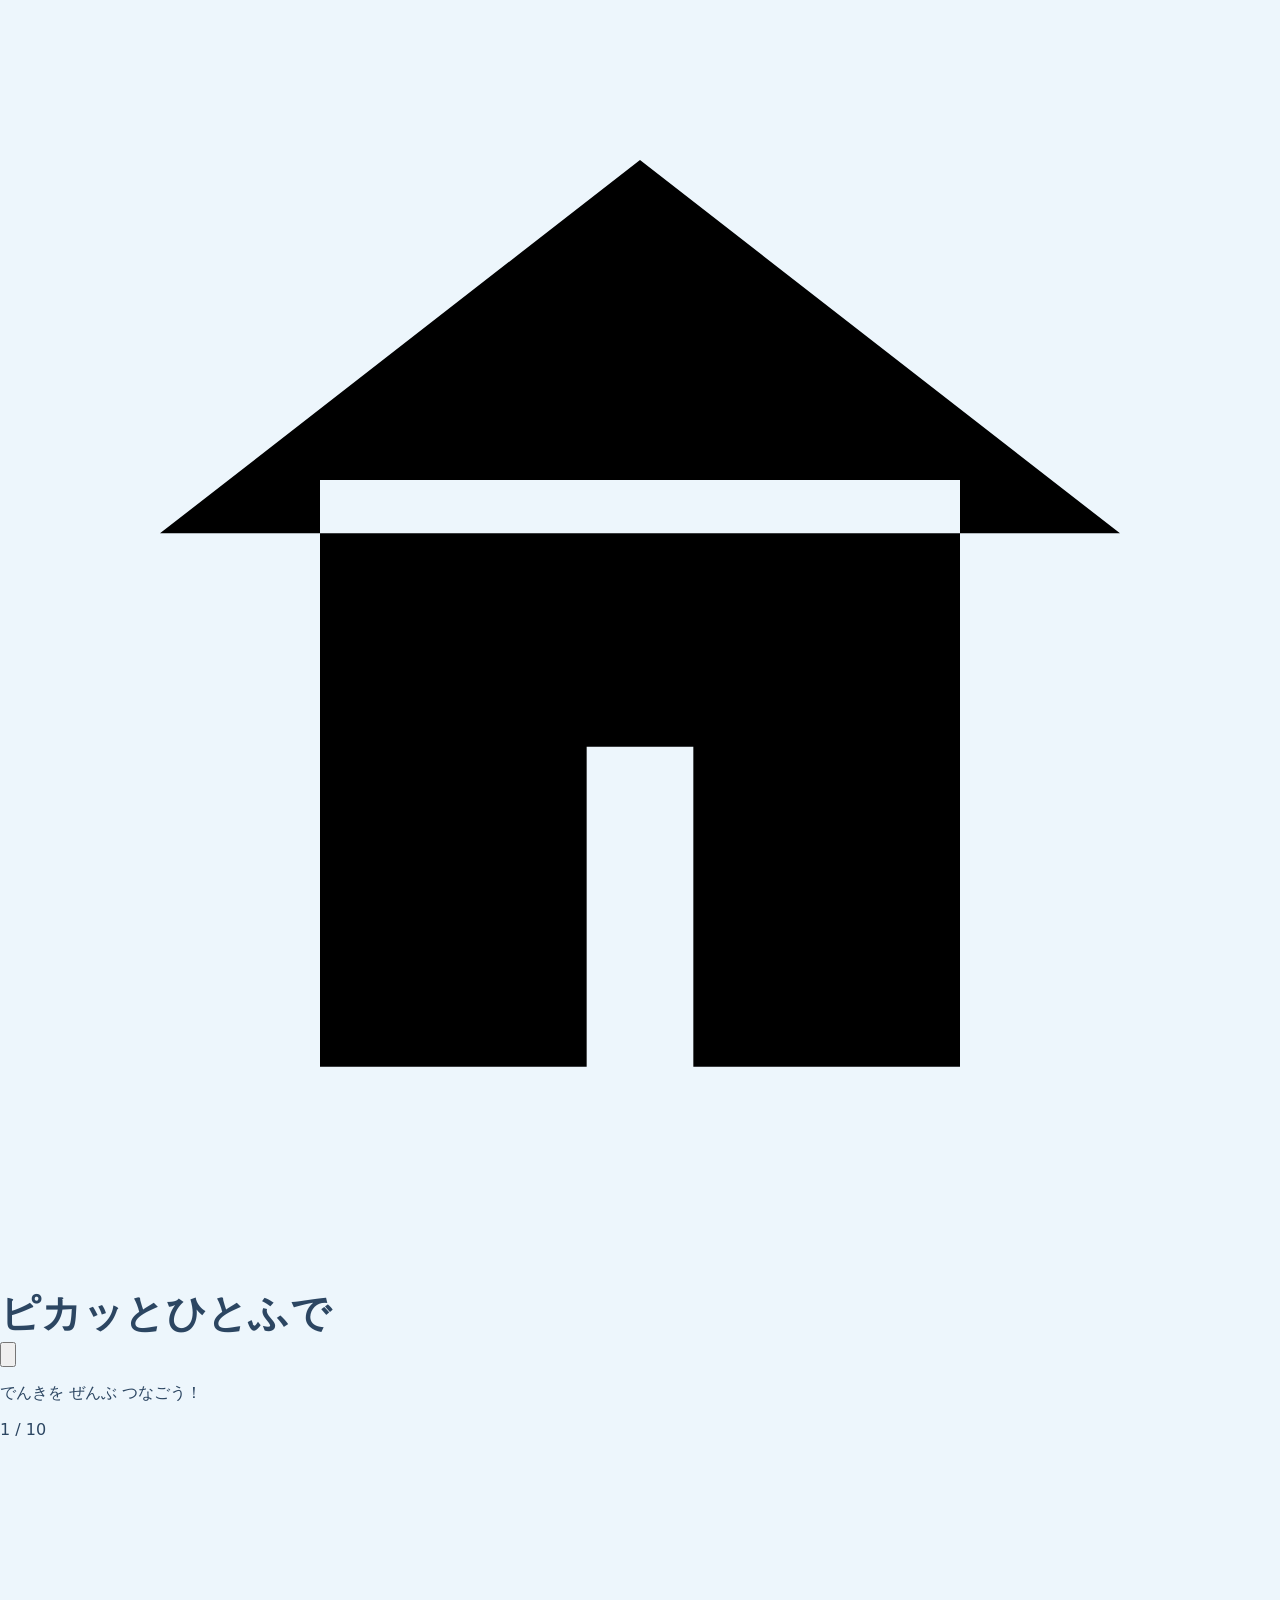
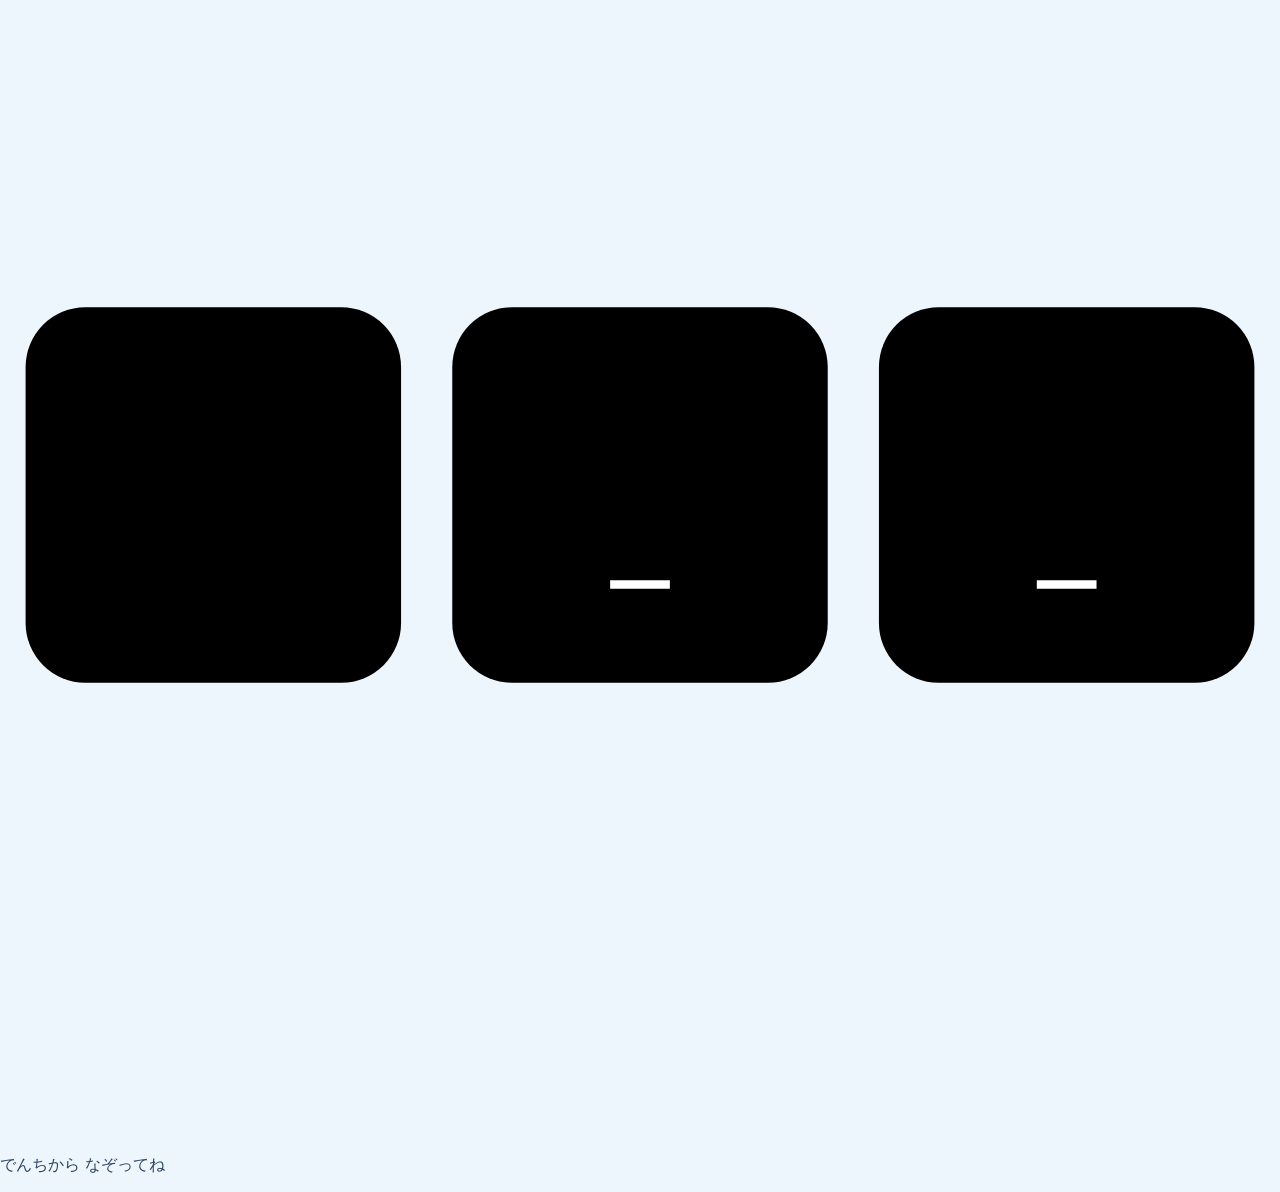
==== index.html @ 0cdffc4a "Add files via upload" ====
<!doctype html>
<html lang="ja">
<head>
  <meta charset="utf-8">
  <meta name="viewport" content="width=device-width, initial-scale=1, viewport-fit=cover">
  <meta name="theme-color" content="#edf6fc">
  <meta name="apple-mobile-web-app-capable" content="yes">
  <title>ピカッとひとふで | わくわくミニゲーム</title>
  <link rel="manifest" href="../../manifest.json">
  <link rel="icon" type="image/png" href="../../icons/icon-192.png">
  <link rel="apple-touch-icon" href="../../icons/icon-192.png">
  <link rel="stylesheet" href="../../style.css">
  <link rel="stylesheet" href="./style.css">
  <script src="../../app.js" defer></script>
  <script src="./stages.js" defer></script>
  <script src="./game.js" defer></script>
</head>
<body>
  <main class="game-screen">
    <header class="game-header">
      <div class="toolbar">
        <a class="icon-button" href="../../index.html" aria-label="ホームへもどる" title="ホームへもどる">
          <svg viewBox="0 0 24 24" aria-hidden="true"><path d="m3 10 9-7 9 7M6 9v11h5v-6h2v6h5V9"/></svg>
        </a>
        <h1>ピカッとひとふで</h1>
        <button class="icon-button" id="reset" type="button" aria-label="リセット" title="リセット">
          <svg viewBox="0 0 24 24" aria-hidden="true"><path d="M20 7a9 9 0 1 0 1 8M20 3v5h-5"/></svg>
        </button>
      </div>
      <p class="subtitle">でんきを ぜんぶ つなごう！</p>
      <p id="stage-number" class="stage-number" aria-label="ステージ">1 / 10</p>
    </header>
    <section class="play-area" aria-label="パズル">
      <div class="board-wrap">
        <svg id="board" viewBox="0 0 300 300" role="img" aria-label="パズル盤面" tabindex="0"></svg>
        <div id="clear-overlay" class="clear-overlay" hidden>
          <div class="clear-card" role="dialog" aria-labelledby="clear-title">
            <div class="clear-spark" aria-hidden="true">✦</div>
            <h2 id="clear-title">できた！</h2>
            <button id="next" class="next-button" type="button">つぎへ</button>
          </div>
        </div>
      </div>
      <p id="hint" class="hint">でんちから なぞってね</p>
    </section>
    <p id="announcement" class="sr-only" role="status" aria-live="polite" aria-atomic="true"></p>
  </main>
  <noscript><p class="noscript">ゲームで遊ぶにはJavaScriptを有効にしてください。</p></noscript>
</body>
</html>
---- style.css ----
:root {
  color-scheme: light;
  --ink: #2c4662;
  --blue: #41679e;
  --background: #edf6fc;
  font-family: system-ui, -apple-system, "Hiragino Sans", "Noto Sans JP", "Yu Gothic", sans-serif;
  color: var(--ink);
  background: var(--background);
  -webkit-tap-highlight-color: transparent;
}
* { box-sizing: border-box; }
body { margin: 0; }
button, a { touch-action: manipulation; }
button { font: inherit; }
a { color: inherit; }
button:focus-visible, a:focus-visible, [tabindex]:focus-visible {
  outline: 3px solid #355ba3;
  outline-offset: 5px;
}
[hidden] { display: none !important; }
.home {
  width: min(100%, 760px);
  margin: 0 auto;
  padding: max(46px, env(safe-area-inset-top)) max(22px, env(safe-area-inset-right)) 48px max(22px, env(safe-area-inset-left));
}
.home-heading { margin-bottom: 36px; text-align: center; }
.small-spark { color: #bc8c28; font-size: 2.5rem; display: block; margin-bottom: 10px; }
h1 { font-size: clamp(1.7rem, 5.7vw, 2.5rem); letter-spacing: .01em; line-height: 1.45; margin: 0; }
.home-heading p { font-size: 1.0625rem; margin: 12px 0 0; }
.games { display: grid; gap: 22px; }
.game-card {
  text-decoration: none;
  display: flex;
  align-items: center;
  gap: 22px;
  padding: 28px 24px;
  border: 2px solid #d5e4f1;
  border-radius: 28px;
  background: #fff;
  box-shadow: 0 8px 0 #dfeaf4;
  transition: transform .15s, box-shadow .15s;
}
.game-card:active { transform: translateY(4px); box-shadow: 0 4px 0 #dfeaf4; }
.game-art { width: clamp(84px, 22vw, 120px); flex-shrink: 0; }
.game-art svg { display: block; width: 100%; height: auto; }
.game-copy { display: flex; flex-direction: column; align-items: flex-start; gap: 10px; min-width: 0; }
.game-title { font-size: clamp(1.25rem, 4.5vw, 1.625rem); font-weight: 800; line-height: 1.5; }
.game-description { font-size: .9375rem; line-height: 1.6; }
.play-label { margin-top: 6px; color: #fff; background: var(--blue); border-radius: 999px; padding: 10px 26px; font-weight: 700; }
.noscript { margin: 24px; text-align: center; }
@media (min-width: 640px) {
  .home { padding-top: 72px; }
  .game-card { padding: 36px; }
}
@media (prefers-reduced-motion: reduce) {
  *, *::before, *::after { animation: none !important; transition: none !important; }
}
---- style.css ----
:root {
  color-scheme: light;
  --ink: #2c4662;
  --blue: #41679e;
  --background: #edf6fc;
  font-family: system-ui, -apple-system, "Hiragino Sans", "Noto Sans JP", "Yu Gothic", sans-serif;
  color: var(--ink);
  background: var(--background);
  -webkit-tap-highlight-color: transparent;
}
* { box-sizing: border-box; }
body { margin: 0; }
button, a { touch-action: manipulation; }
button { font: inherit; }
a { color: inherit; }
button:focus-visible, a:focus-visible, [tabindex]:focus-visible {
  outline: 3px solid #355ba3;
  outline-offset: 5px;
}
[hidden] { display: none !important; }
.home {
  width: min(100%, 760px);
  margin: 0 auto;
  padding: max(46px, env(safe-area-inset-top)) max(22px, env(safe-area-inset-right)) 48px max(22px, env(safe-area-inset-left));
}
.home-heading { margin-bottom: 36px; text-align: center; }
.small-spark { color: #bc8c28; font-size: 2.5rem; display: block; margin-bottom: 10px; }
h1 { font-size: clamp(1.7rem, 5.7vw, 2.5rem); letter-spacing: .01em; line-height: 1.45; margin: 0; }
.home-heading p { font-size: 1.0625rem; margin: 12px 0 0; }
.games { display: grid; gap: 22px; }
.game-card {
  text-decoration: none;
  display: flex;
  align-items: center;
  gap: 22px;
  padding: 28px 24px;
  border: 2px solid #d5e4f1;
  border-radius: 28px;
  background: #fff;
  box-shadow: 0 8px 0 #dfeaf4;
  transition: transform .15s, box-shadow .15s;
}
.game-card:active { transform: translateY(4px); box-shadow: 0 4px 0 #dfeaf4; }
.game-art { width: clamp(84px, 22vw, 120px); flex-shrink: 0; }
.game-art svg { display: block; width: 100%; height: auto; }
.game-copy { display: flex; flex-direction: column; align-items: flex-start; gap: 10px; min-width: 0; }
.game-title { font-size: clamp(1.25rem, 4.5vw, 1.625rem); font-weight: 800; line-height: 1.5; }
.game-description { font-size: .9375rem; line-height: 1.6; }
.play-label { margin-top: 6px; color: #fff; background: var(--blue); border-radius: 999px; padding: 10px 26px; font-weight: 700; }
.noscript { margin: 24px; text-align: center; }
@media (min-width: 640px) {
  .home { padding-top: 72px; }
  .game-card { padding: 36px; }
}
@media (prefers-reduced-motion: reduce) {
  *, *::before, *::after { animation: none !important; transition: none !important; }
}
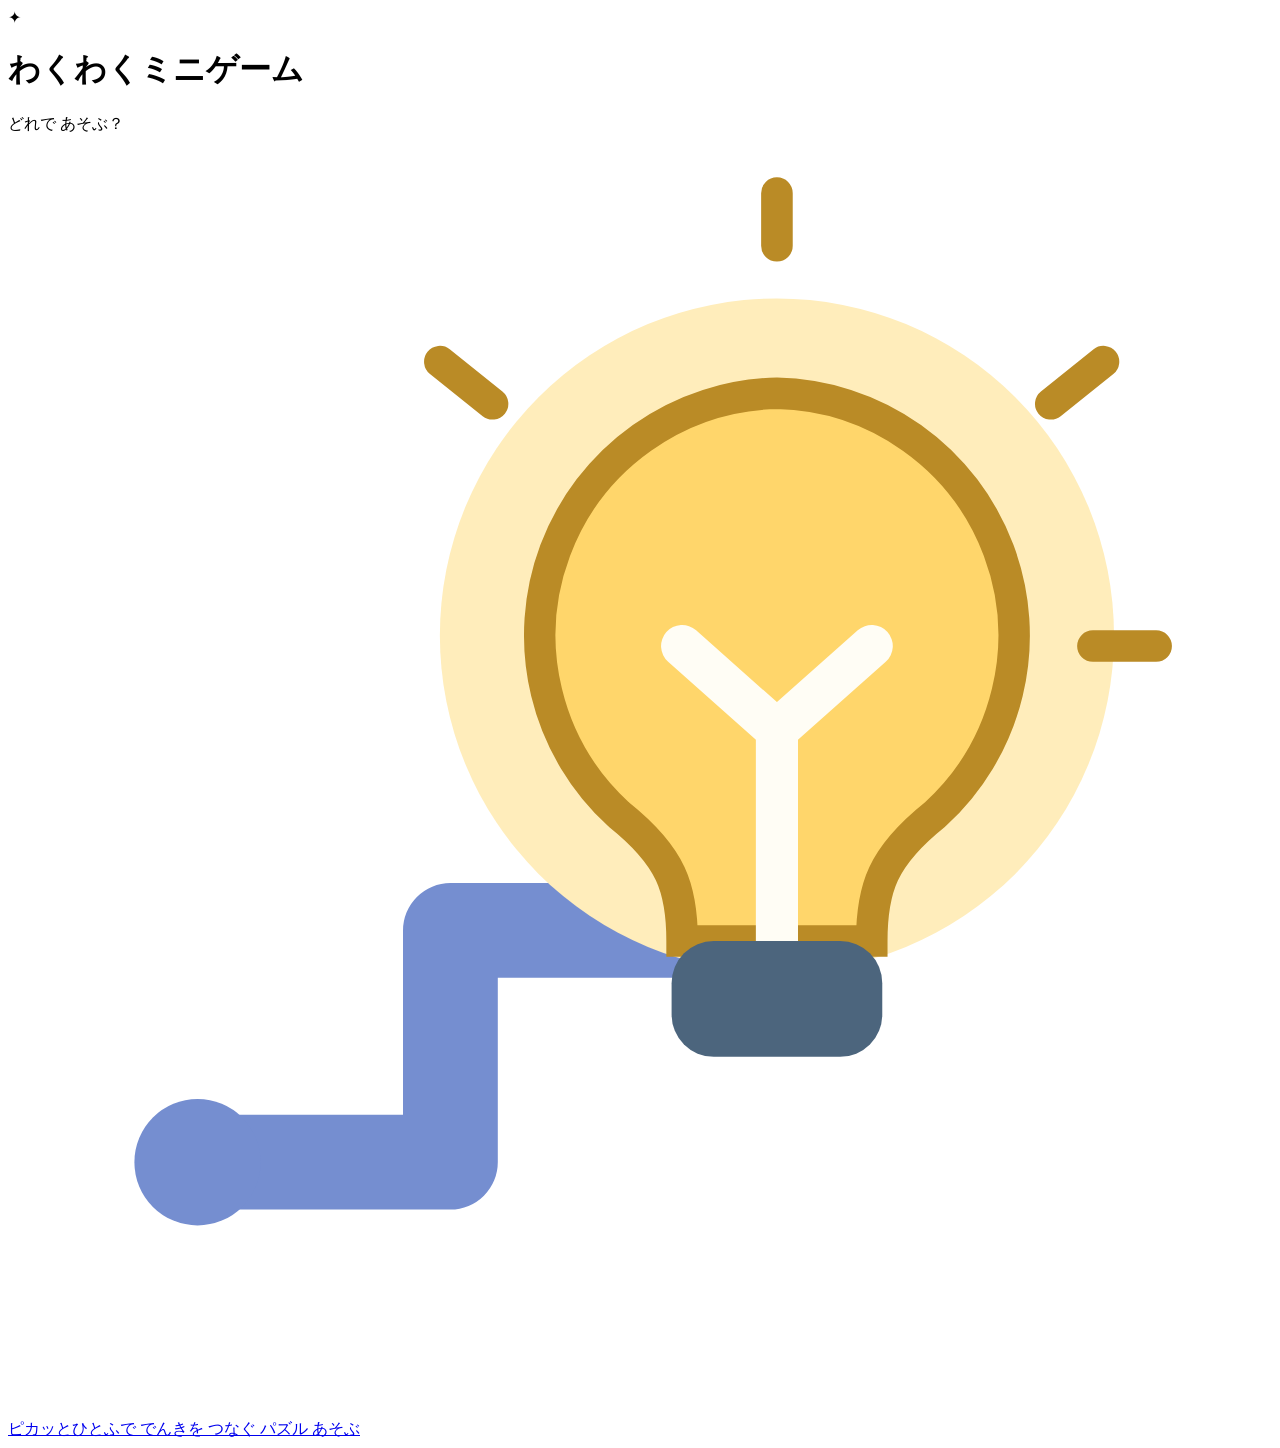
==== commit 3db21ed5: "Fix game folder structure" ====
--- a/index.html
+++ b/index.html
@@ -4,46 +4,43 @@
   <meta charset="utf-8">
   <meta name="viewport" content="width=device-width, initial-scale=1, viewport-fit=cover">
   <meta name="theme-color" content="#edf6fc">
+  <meta name="description" content="子どもと遊べる、シンプルなミニゲーム。電池から電球をつなぐ一筆書きパズル。">
   <meta name="apple-mobile-web-app-capable" content="yes">
-  <title>ピカッとひとふで | わくわくミニゲーム</title>
-  <link rel="manifest" href="../../manifest.json">
-  <link rel="icon" type="image/png" href="../../icons/icon-192.png">
-  <link rel="apple-touch-icon" href="../../icons/icon-192.png">
-  <link rel="stylesheet" href="../../style.css">
+  <meta name="apple-mobile-web-app-title" content="わくわく">
+  <title>わくわくミニゲーム</title>
+  <link rel="manifest" href="./manifest.json">
+  <link rel="icon" type="image/png" href="./icons/icon-192.png">
+  <link rel="apple-touch-icon" href="./icons/icon-192.png">
   <link rel="stylesheet" href="./style.css">
-  <script src="../../app.js" defer></script>
-  <script src="./stages.js" defer></script>
-  <script src="./game.js" defer></script>
+  <script src="./app.js" defer></script>
 </head>
 <body>
-  <main class="game-screen">
-    <header class="game-header">
-      <div class="toolbar">
-        <a class="icon-button" href="../../index.html" aria-label="ホームへもどる" title="ホームへもどる">
-          <svg viewBox="0 0 24 24" aria-hidden="true"><path d="m3 10 9-7 9 7M6 9v11h5v-6h2v6h5V9"/></svg>
-        </a>
-        <h1>ピカッとひとふで</h1>
-        <button class="icon-button" id="reset" type="button" aria-label="リセット" title="リセット">
-          <svg viewBox="0 0 24 24" aria-hidden="true"><path d="M20 7a9 9 0 1 0 1 8M20 3v5h-5"/></svg>
-        </button>
-      </div>
-      <p class="subtitle">でんきを ぜんぶ つなごう！</p>
-      <p id="stage-number" class="stage-number" aria-label="ステージ">1 / 10</p>
+  <main class="home">
+    <header class="home-heading">
+      <span class="small-spark" aria-hidden="true">✦</span>
+      <h1>わくわくミニゲーム</h1>
+      <p>どれで あそぶ？</p>
     </header>
-    <section class="play-area" aria-label="パズル">
-      <div class="board-wrap">
-        <svg id="board" viewBox="0 0 300 300" role="img" aria-label="パズル盤面" tabindex="0"></svg>
-        <div id="clear-overlay" class="clear-overlay" hidden>
-          <div class="clear-card" role="dialog" aria-labelledby="clear-title">
-            <div class="clear-spark" aria-hidden="true">✦</div>
-            <h2 id="clear-title">できた！</h2>
-            <button id="next" class="next-button" type="button">つぎへ</button>
-          </div>
-        </div>
-      </div>
-      <p id="hint" class="hint">でんちから なぞってね</p>
-    </section>
-    <p id="announcement" class="sr-only" role="status" aria-live="polite" aria-atomic="true"></p>
+    <div class="games" aria-label="ゲームをえらぶ">
+      <a class="game-card" href="./games/hitofude/index.html">
+        <span class="game-art" aria-hidden="true">
+          <svg viewBox="0 0 120 120" fill="none">
+            <path d="M18 96H42V74H65" stroke="#758ed0" stroke-width="9" stroke-linecap="round" stroke-linejoin="round"/>
+            <circle cx="18" cy="96" r="6" fill="#758ed0"/>
+            <circle cx="73" cy="46" r="32" fill="#ffedbb"/>
+            <path d="M73 23a23 23 0 0 0-15 40c5 4 6 7 6 12h18c0-5 1-8 6-12a23 23 0 0 0-15-40Z" fill="#ffd66b" stroke="#ba8b26" stroke-width="3"/>
+            <path d="m64 47 9 8 9-8M73 55v20" stroke="#fffdf5" stroke-width="4" stroke-linecap="round" stroke-linejoin="round"/>
+            <rect x="63" y="75" width="20" height="11" rx="4" fill="#4c657d"/>
+            <path d="M73 9V4M99 24l5-4M103 47h6M46 24l-5-4" stroke="#ba8b26" stroke-width="3" stroke-linecap="round"/>
+          </svg>
+        </span>
+        <span class="game-copy">
+          <span class="game-title">ピカッとひとふで</span>
+          <span class="game-description">でんきを つなぐ パズル</span>
+          <span class="play-label">あそぶ</span>
+        </span>
+      </a>
+    </div>
   </main>
   <noscript><p class="noscript">ゲームで遊ぶにはJavaScriptを有効にしてください。</p></noscript>
 </body>
--- a/style.css
+++ b/style.css
@@ -1,57 +1,61 @@
-:root {
-  color-scheme: light;
-  --ink: #2c4662;
-  --blue: #41679e;
-  --background: #edf6fc;
-  font-family: system-ui, -apple-system, "Hiragino Sans", "Noto Sans JP", "Yu Gothic", sans-serif;
-  color: var(--ink);
-  background: var(--background);
-  -webkit-tap-highlight-color: transparent;
+.game-screen {
+  min-height: 100vh;
+  min-height: 100svh;
+  display: flex;
+  flex-direction: column;
+  max-width: 820px;
+  margin: 0 auto;
+  padding: max(12px, env(safe-area-inset-top)) max(12px, env(safe-area-inset-right)) max(16px, env(safe-area-inset-bottom)) max(12px, env(safe-area-inset-left));
 }
-* { box-sizing: border-box; }
-body { margin: 0; }
-button, a { touch-action: manipulation; }
-button { font: inherit; }
-a { color: inherit; }
-button:focus-visible, a:focus-visible, [tabindex]:focus-visible {
-  outline: 3px solid #355ba3;
-  outline-offset: 5px;
+.game-header { flex: none; }
+.toolbar { display: flex; align-items: center; justify-content: space-between; gap: 8px; }
+.toolbar h1 { font-size: clamp(1.0625rem, 4.6vw, 1.5rem); text-align: center; line-height: 1.5; }
+.icon-button {
+  display: grid; place-items: center;
+  flex: 0 0 52px; width: 52px; height: 52px;
+  border: 0; border-radius: 18px; background: #fff; color: var(--blue);
+  text-decoration: none; cursor: pointer;
 }
-[hidden] { display: none !important; }
-.home {
-  width: min(100%, 760px);
-  margin: 0 auto;
-  padding: max(46px, env(safe-area-inset-top)) max(22px, env(safe-area-inset-right)) 48px max(22px, env(safe-area-inset-left));
-}
-.home-heading { margin-bottom: 36px; text-align: center; }
-.small-spark { color: #bc8c28; font-size: 2.5rem; display: block; margin-bottom: 10px; }
-h1 { font-size: clamp(1.7rem, 5.7vw, 2.5rem); letter-spacing: .01em; line-height: 1.45; margin: 0; }
-.home-heading p { font-size: 1.0625rem; margin: 12px 0 0; }
-.games { display: grid; gap: 22px; }
-.game-card {
-  text-decoration: none;
-  display: flex;
-  align-items: center;
-  gap: 22px;
-  padding: 28px 24px;
-  border: 2px solid #d5e4f1;
+.icon-button:active { background: #dbe8f6; }
+.icon-button svg { width: 26px; height: 26px; fill: none; stroke: currentColor; stroke-width: 2.3; stroke-linecap: round; stroke-linejoin: round; }
+.subtitle { text-align: center; font-size: 1rem; line-height: 1.6; margin: 12px 0 8px; }
+.stage-number { margin: 0; text-align: center; font-size: .875rem; font-variant-numeric: tabular-nums; color: #58708b; }
+.play-area { flex: 1; display: flex; flex-direction: column; align-items: center; justify-content: center; gap: 20px; padding: 20px 0 6px; }
+.board-wrap {
+  width: min(100%, 520px, max(200px, calc(100svh - 232px)));
+  aspect-ratio: 1;
+  position: relative;
   border-radius: 28px;
   background: #fff;
-  box-shadow: 0 8px 0 #dfeaf4;
-  transition: transform .15s, box-shadow .15s;
+  box-shadow: 0 5px 0 #dfeaf4;
 }
-.game-card:active { transform: translateY(4px); box-shadow: 0 4px 0 #dfeaf4; }
-.game-art { width: clamp(84px, 22vw, 120px); flex-shrink: 0; }
-.game-art svg { display: block; width: 100%; height: auto; }
-.game-copy { display: flex; flex-direction: column; align-items: flex-start; gap: 10px; min-width: 0; }
-.game-title { font-size: clamp(1.25rem, 4.5vw, 1.625rem); font-weight: 800; line-height: 1.5; }
-.game-description { font-size: .9375rem; line-height: 1.6; }
-.play-label { margin-top: 6px; color: #fff; background: var(--blue); border-radius: 999px; padding: 10px 26px; font-weight: 700; }
-.noscript { margin: 24px; text-align: center; }
-@media (min-width: 640px) {
-  .home { padding-top: 72px; }
-  .game-card { padding: 36px; }
+#board { display: block; width: 100%; height: 100%; border-radius: inherit; touch-action: none; user-select: none; -webkit-user-select: none; cursor: crosshair; }
+.hint { margin: 0; text-align: center; font-size: .875rem; line-height: 1.65; min-height: 1.65em; }
+.cell { fill: #eef2f7; }
+.wire { fill: none; stroke: #758ed0; stroke-width: 13; stroke-linecap: round; stroke-linejoin: round; }
+.tip { fill: #758ed0; }
+.battery-body { fill: #609da3; }
+.battery-terminal, .bulb-base { fill: #4c657d; }
+.bolt { fill: #fff6cd; }
+.bulb-head { fill: #c9d3df; stroke: #7b8fa5; stroke-width: 2.5; }
+.bulb-filament { fill: none; stroke: #6c829a; stroke-width: 3; stroke-linecap: round; stroke-linejoin: round; }
+.bulb-halo { fill: #ffe7a2; opacity: 0; }
+.bulb-rays { fill: none; stroke: #bd8b25; stroke-width: 3; stroke-linecap: round; opacity: 0; }
+.bulb.lit .bulb-head { fill: #ffd66b; stroke: #bd8b25; }
+.bulb.lit .bulb-filament { stroke: #fffefa; }
+.bulb.lit .bulb-halo { opacity: .65; }
+.bulb.lit .bulb-rays { opacity: 1; }
+.clear-overlay { position: absolute; inset: 0; display: flex; align-items: center; justify-content: center; background: rgb(237 246 252 / .4); border-radius: inherit; padding: 16px; }
+.clear-card { background: #fffae9; border: 2px solid #f4e3b8; border-radius: 26px; padding: 18px 24px 24px; width: min(100%, 330px); text-align: center; box-shadow: 0 12px 28px rgb(44 70 98 / .13); animation: arrive .18s ease-out; }
+.clear-spark { font-size: 2.25rem; line-height: 1.2; color: #bc8c28; }
+.clear-card h2 { font-size: clamp(1.625rem, 6.4vw, 2rem); line-height: 1.5; margin: 10px 0 20px; }
+.next-button { min-height: 56px; width: 100%; padding: 12px 22px; border: 0; border-radius: 18px; font-size: 1.25rem; font-weight: 700; color: #fff; background: var(--blue); cursor: pointer; }
+.next-button:active { background: #31537f; }
+.sr-only { position: absolute; width: 1px; height: 1px; padding: 0; margin: -1px; overflow: hidden; clip-path: inset(50%); white-space: nowrap; border: 0; }
+@keyframes arrive { from { opacity: 0; transform: scale(.94); } to { opacity: 1; transform: scale(1); } }
+@media (orientation: landscape) and (max-height: 520px) {
+  .game-screen { padding-top: 8px; }
+  .toolbar h1 { font-size: 1.125rem; }
+  .subtitle { margin-top: 6px; }
+  .play-area { padding-top: 10px; gap: 10px; }
 }
-@media (prefers-reduced-motion: reduce) {
-  *, *::before, *::after { animation: none !important; transition: none !important; }
-}
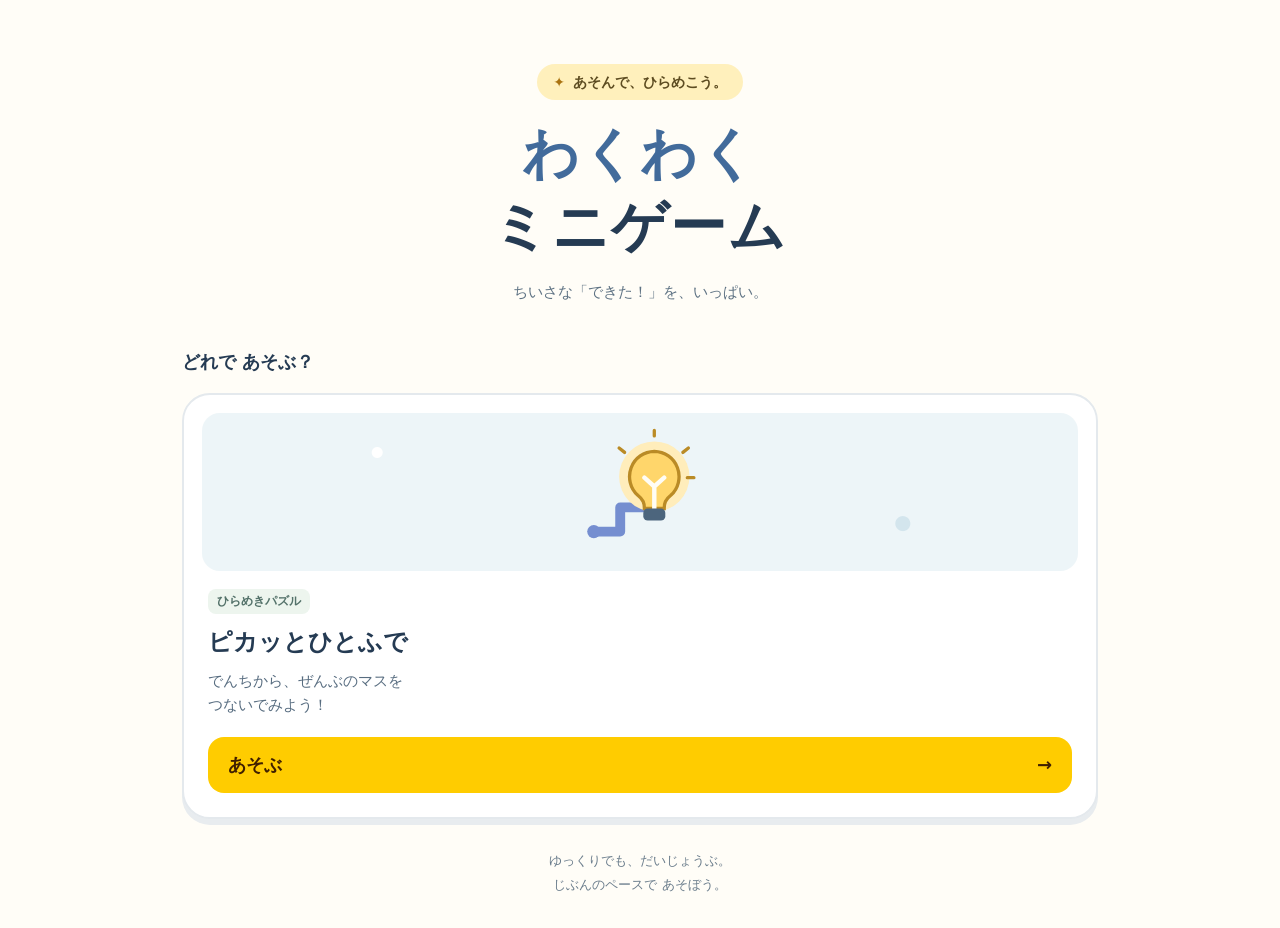
==== commit 62107e4b: "Add difficulty selection and generated hitofude puzzles" ====
--- a/index.html
+++ b/index.html
@@ -17,12 +17,13 @@
 <body>
   <main class="home">
     <header class="home-heading">
-      <span class="small-spark" aria-hidden="true">✦</span>
-      <h1>わくわくミニゲーム</h1>
-      <p>どれで あそぶ？</p>
+      <p class="eyebrow"><span aria-hidden="true">✦</span> あそんで、ひらめこう。</p>
+      <h1><span>わくわく</span>ミニゲーム</h1>
+      <p>ちいさな「できた！」を、いっぱい。</p>
     </header>
+    <h2 class="section-title">どれで あそぶ？</h2>
     <div class="games" aria-label="ゲームをえらぶ">
-      <a class="game-card" href="./games/hitofude/index.html">
+      <a class="game-card" href="./games/hitofude/difficulty.html">
         <span class="game-art" aria-hidden="true">
           <svg viewBox="0 0 120 120" fill="none">
             <path d="M18 96H42V74H65" stroke="#758ed0" stroke-width="9" stroke-linecap="round" stroke-linejoin="round"/>
@@ -35,12 +36,14 @@
           </svg>
         </span>
         <span class="game-copy">
+          <span class="game-tag">ひらめきパズル</span>
           <span class="game-title">ピカッとひとふで</span>
-          <span class="game-description">でんきを つなぐ パズル</span>
-          <span class="play-label">あそぶ</span>
+          <span class="game-description">でんちから、ぜんぶのマスを<br>つないでみよう！</span>
+          <span class="play-label">あそぶ <span aria-hidden="true">→</span></span>
         </span>
       </a>
     </div>
+    <p class="home-note">ゆっくりでも、だいじょうぶ。<br>じぶんのペースで あそぼう。</p>
   </main>
   <noscript><p class="noscript">ゲームで遊ぶにはJavaScriptを有効にしてください。</p></noscript>
 </body>
--- a/style.css
+++ b/style.css
@@ -1,61 +1,56 @@
-.game-screen {
-  min-height: 100vh;
-  min-height: 100svh;
-  display: flex;
-  flex-direction: column;
-  max-width: 820px;
-  margin: 0 auto;
-  padding: max(12px, env(safe-area-inset-top)) max(12px, env(safe-area-inset-right)) max(16px, env(safe-area-inset-bottom)) max(12px, env(safe-area-inset-left));
+:root {
+  color-scheme: light;
+  --ink: #253b53;
+  --blue: #426b9b;
+  --yellow: #ffcc00;
+  --paper: #fffdf7;
+  font-family: "Hiragino Maru Gothic ProN", "Yu Gothic", system-ui, sans-serif;
+  color: var(--ink);
+  background: var(--paper);
+  line-height: 1.6;
+  -webkit-tap-highlight-color: transparent;
 }
-.game-header { flex: none; }
-.toolbar { display: flex; align-items: center; justify-content: space-between; gap: 8px; }
-.toolbar h1 { font-size: clamp(1.0625rem, 4.6vw, 1.5rem); text-align: center; line-height: 1.5; }
-.icon-button {
-  display: grid; place-items: center;
-  flex: 0 0 52px; width: 52px; height: 52px;
-  border: 0; border-radius: 18px; background: #fff; color: var(--blue);
-  text-decoration: none; cursor: pointer;
-}
-.icon-button:active { background: #dbe8f6; }
-.icon-button svg { width: 26px; height: 26px; fill: none; stroke: currentColor; stroke-width: 2.3; stroke-linecap: round; stroke-linejoin: round; }
-.subtitle { text-align: center; font-size: 1rem; line-height: 1.6; margin: 12px 0 8px; }
-.stage-number { margin: 0; text-align: center; font-size: .875rem; font-variant-numeric: tabular-nums; color: #58708b; }
-.play-area { flex: 1; display: flex; flex-direction: column; align-items: center; justify-content: center; gap: 20px; padding: 20px 0 6px; }
-.board-wrap {
-  width: min(100%, 520px, max(200px, calc(100svh - 232px)));
-  aspect-ratio: 1;
-  position: relative;
-  border-radius: 28px;
-  background: #fff;
-  box-shadow: 0 5px 0 #dfeaf4;
-}
-#board { display: block; width: 100%; height: 100%; border-radius: inherit; touch-action: none; user-select: none; -webkit-user-select: none; cursor: crosshair; }
-.hint { margin: 0; text-align: center; font-size: .875rem; line-height: 1.65; min-height: 1.65em; }
-.cell { fill: #eef2f7; }
-.wire { fill: none; stroke: #758ed0; stroke-width: 13; stroke-linecap: round; stroke-linejoin: round; }
-.tip { fill: #758ed0; }
-.battery-body { fill: #609da3; }
-.battery-terminal, .bulb-base { fill: #4c657d; }
-.bolt { fill: #fff6cd; }
-.bulb-head { fill: #c9d3df; stroke: #7b8fa5; stroke-width: 2.5; }
-.bulb-filament { fill: none; stroke: #6c829a; stroke-width: 3; stroke-linecap: round; stroke-linejoin: round; }
-.bulb-halo { fill: #ffe7a2; opacity: 0; }
-.bulb-rays { fill: none; stroke: #bd8b25; stroke-width: 3; stroke-linecap: round; opacity: 0; }
-.bulb.lit .bulb-head { fill: #ffd66b; stroke: #bd8b25; }
-.bulb.lit .bulb-filament { stroke: #fffefa; }
-.bulb.lit .bulb-halo { opacity: .65; }
-.bulb.lit .bulb-rays { opacity: 1; }
-.clear-overlay { position: absolute; inset: 0; display: flex; align-items: center; justify-content: center; background: rgb(237 246 252 / .4); border-radius: inherit; padding: 16px; }
-.clear-card { background: #fffae9; border: 2px solid #f4e3b8; border-radius: 26px; padding: 18px 24px 24px; width: min(100%, 330px); text-align: center; box-shadow: 0 12px 28px rgb(44 70 98 / .13); animation: arrive .18s ease-out; }
-.clear-spark { font-size: 2.25rem; line-height: 1.2; color: #bc8c28; }
-.clear-card h2 { font-size: clamp(1.625rem, 6.4vw, 2rem); line-height: 1.5; margin: 10px 0 20px; }
-.next-button { min-height: 56px; width: 100%; padding: 12px 22px; border: 0; border-radius: 18px; font-size: 1.25rem; font-weight: 700; color: #fff; background: var(--blue); cursor: pointer; }
-.next-button:active { background: #31537f; }
-.sr-only { position: absolute; width: 1px; height: 1px; padding: 0; margin: -1px; overflow: hidden; clip-path: inset(50%); white-space: nowrap; border: 0; }
-@keyframes arrive { from { opacity: 0; transform: scale(.94); } to { opacity: 1; transform: scale(1); } }
-@media (orientation: landscape) and (max-height: 520px) {
-  .game-screen { padding-top: 8px; }
-  .toolbar h1 { font-size: 1.125rem; }
-  .subtitle { margin-top: 6px; }
-  .play-area { padding-top: 10px; gap: 10px; }
-}
+* { box-sizing: border-box; }
+body { margin: 0; }
+h1, h2, p { margin-top: 0; }
+button, a { touch-action: manipulation; }
+button { font: inherit; }
+a { color: inherit; }
+a:focus-visible, button:focus-visible { outline: 3px solid var(--blue); outline-offset: 5px; }
+.home, .difficulty-screen { max-width: 960px; margin: 0 auto; padding: 36px 22px max(32px, env(safe-area-inset-bottom)); }
+.home-heading { text-align: center; padding: 16px 0 32px; }
+.eyebrow { display: inline-flex; align-items: center; gap: 8px; padding: 7px 16px; margin-bottom: 18px; border-radius: 100px; color: #5d4c21; background: #fff0bc; font-size: .875rem; font-weight: 700; }
+.eyebrow span { color: #aa7310; }
+.home-heading h1 { font-size: clamp(2.25rem, 9vw, 3.5rem); line-height: 1.3; letter-spacing: .04em; margin-bottom: 16px; }
+.home-heading h1 span { display: block; color: #426b9b; }
+.home-heading > p:last-child { font-size: .9375rem; color: #5e7283; margin-bottom: 0; }
+.section-title { font-size: 1.125rem; margin-bottom: 16px; }
+.games { display: grid; grid-template-columns: repeat(auto-fit, minmax(min(100%, 340px), 1fr)); gap: 22px; }
+.game-card { display: flex; flex-direction: column; text-decoration: none; background: #fff; border: 2px solid #e4e9ed; border-radius: 28px; padding: 18px; box-shadow: 0 6px 0 #e8ecef; transition: transform .15s ease, box-shadow .15s ease; }
+.game-card:active { transform: translateY(3px); box-shadow: 0 3px 0 #e8ecef; }
+.game-art { display: grid; place-items: center; min-height: 158px; border-radius: 18px; background: #edf5f8; background-image: radial-gradient(circle at 20% 25%, #fff 0 5px, transparent 6px), radial-gradient(circle at 80% 70%, #d3e5ed 0 7px, transparent 8px); }
+.game-art svg { width: 132px; height: 132px; }
+.game-copy { display: flex; flex-direction: column; align-items: flex-start; padding: 18px 6px 6px; }
+.game-tag { color: #54726a; background: #edf5ee; border-radius: 8px; padding: 3px 9px; font-size: .75rem; font-weight: 700; margin-bottom: 9px; }
+.game-title { font-size: clamp(1.25rem, 5vw, 1.5rem); font-weight: 800; }
+.game-description { color: #586d80; font-size: .9375rem; margin: 8px 0 20px; }
+.play-label { display: flex; justify-content: space-between; align-items: center; width: 100%; min-height: 56px; padding: 10px 20px; border-radius: 16px; color: #402000; background: var(--yellow); font-size: 1.125rem; font-weight: 800; }
+.home-note { color: #6b7d8c; text-align: center; margin: 30px 0 0; font-size: .8125rem; line-height: 1.8; }
+.difficulty-screen { max-width: 650px; }
+.back-link { display: inline-flex; align-items: center; gap: 8px; min-height: 48px; font-size: .9375rem; font-weight: 700; text-decoration: none; }
+.difficulty-heading { text-align: center; margin: 24px 0 30px; }
+.difficulty-heading .eyebrow { margin-bottom: 14px; }
+.difficulty-heading h1 { font-size: clamp(1.5rem, 6.5vw, 2rem); line-height: 1.5; margin-bottom: 10px; }
+.difficulty-heading > p:last-child { color: #5e7283; margin-bottom: 0; }
+.difficulty-options { display: grid; gap: 20px; }
+.difficulty-card { display: flex; align-items: center; gap: 18px; padding: 24px 20px; min-height: 136px; border: 2px solid #b4d9c5; border-radius: 24px; background: #eff9f1; text-decoration: none; box-shadow: 0 5px 0 #c9dfd1; }
+.difficulty-card--hard { background: #fff4d5; border-color: #e7c96b; box-shadow: 0 5px 0 #e9d79e; }
+.difficulty-card:active { transform: translateY(3px); }
+.level-art { flex: 0 0 64px; width: 64px; height: 64px; }
+.difficulty-copy { flex: 1; }
+.difficulty-name { display: block; font-size: clamp(1.25rem, 5.5vw, 1.5rem); font-weight: 800; white-space: nowrap; }
+.difficulty-description { display: block; font-size: .875rem; margin-top: 4px; color: #566b64; }
+.difficulty-arrow { font-size: 1.5rem; font-weight: 800; }
+.noscript { text-align: center; padding: 16px; }
+@media (min-width: 680px) { .home { padding-top: 48px; } .home-heading { padding-bottom: 44px; } }
+@media (prefers-reduced-motion: reduce) { *, *::before, *::after { animation: none !important; transition: none !important; } }
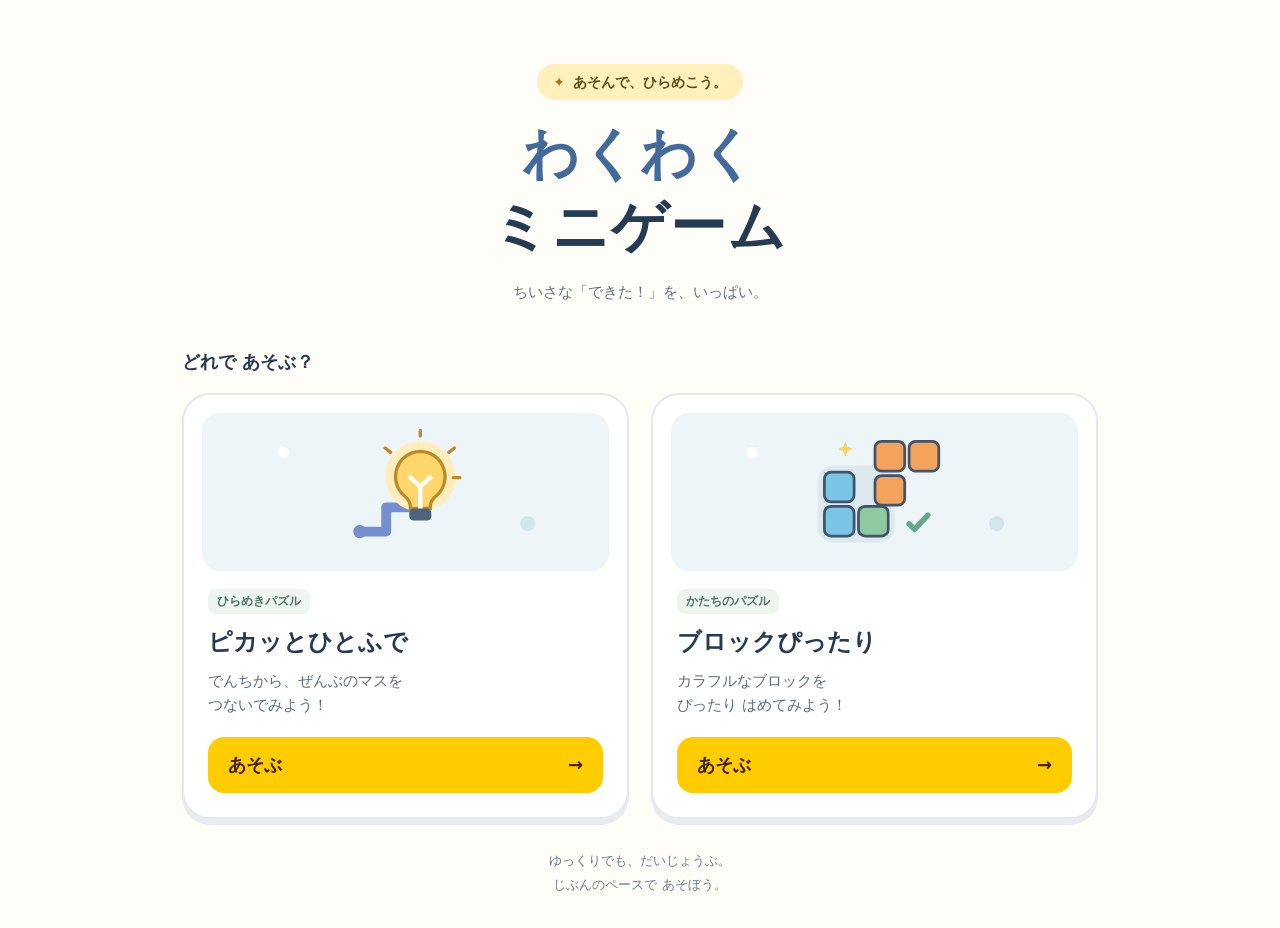
==== commit cd458425: "Add solvable Block Fit puzzle with touch controls and offline support" ====
--- a/index.html
+++ b/index.html
@@ -4,7 +4,7 @@
   <meta charset="utf-8">
   <meta name="viewport" content="width=device-width, initial-scale=1, viewport-fit=cover">
   <meta name="theme-color" content="#edf6fc">
-  <meta name="description" content="子どもと遊べる、シンプルなミニゲーム。電池から電球をつなぐ一筆書きパズル。">
+  <meta name="description" content="子どもと遊べる、シンプルなミニゲーム。一筆書きとブロックのパズル。">
   <meta name="apple-mobile-web-app-capable" content="yes">
   <meta name="apple-mobile-web-app-title" content="わくわく">
   <title>わくわくミニゲーム</title>
@@ -42,6 +42,27 @@
           <span class="play-label">あそぶ <span aria-hidden="true">→</span></span>
         </span>
       </a>
+      <a class="game-card" href="./games/block-fit/difficulty.html">
+        <span class="game-art" aria-hidden="true">
+          <svg viewBox="0 0 120 120" fill="none">
+            <rect x="8" y="36" width="70" height="70" rx="14" fill="#dce9ef"/>
+            <g stroke="#42536b" stroke-width="2.5">
+              <rect x="14" y="42" width="27" height="27" rx="6" fill="#78c5e5"/><rect x="14" y="73" width="27" height="27" rx="6" fill="#78c5e5"/>
+              <rect x="45" y="73" width="27" height="27" rx="6" fill="#8ec9a2"/>
+              <rect x="60" y="14" width="27" height="27" rx="6" fill="#f4a35d"/><rect x="91" y="14" width="27" height="27" rx="6" fill="#f4a35d"/>
+              <rect x="60" y="45" width="27" height="27" rx="6" fill="#f4a35d"/>
+            </g>
+            <path d="m91 89 5 5 12-13" stroke="#65a78d" stroke-width="5" stroke-linecap="round" stroke-linejoin="round"/>
+            <path d="m33 14 2 5 5 2-5 2-2 5-2-5-5-2 5-2Z" fill="#f4d463"/>
+          </svg>
+        </span>
+        <span class="game-copy">
+          <span class="game-tag">かたちのパズル</span>
+          <span class="game-title">ブロックぴったり</span>
+          <span class="game-description">カラフルなブロックを<br>ぴったり はめてみよう！</span>
+          <span class="play-label">あそぶ <span aria-hidden="true">→</span></span>
+        </span>
+      </a>
     </div>
     <p class="home-note">ゆっくりでも、だいじょうぶ。<br>じぶんのペースで あそぼう。</p>
   </main>
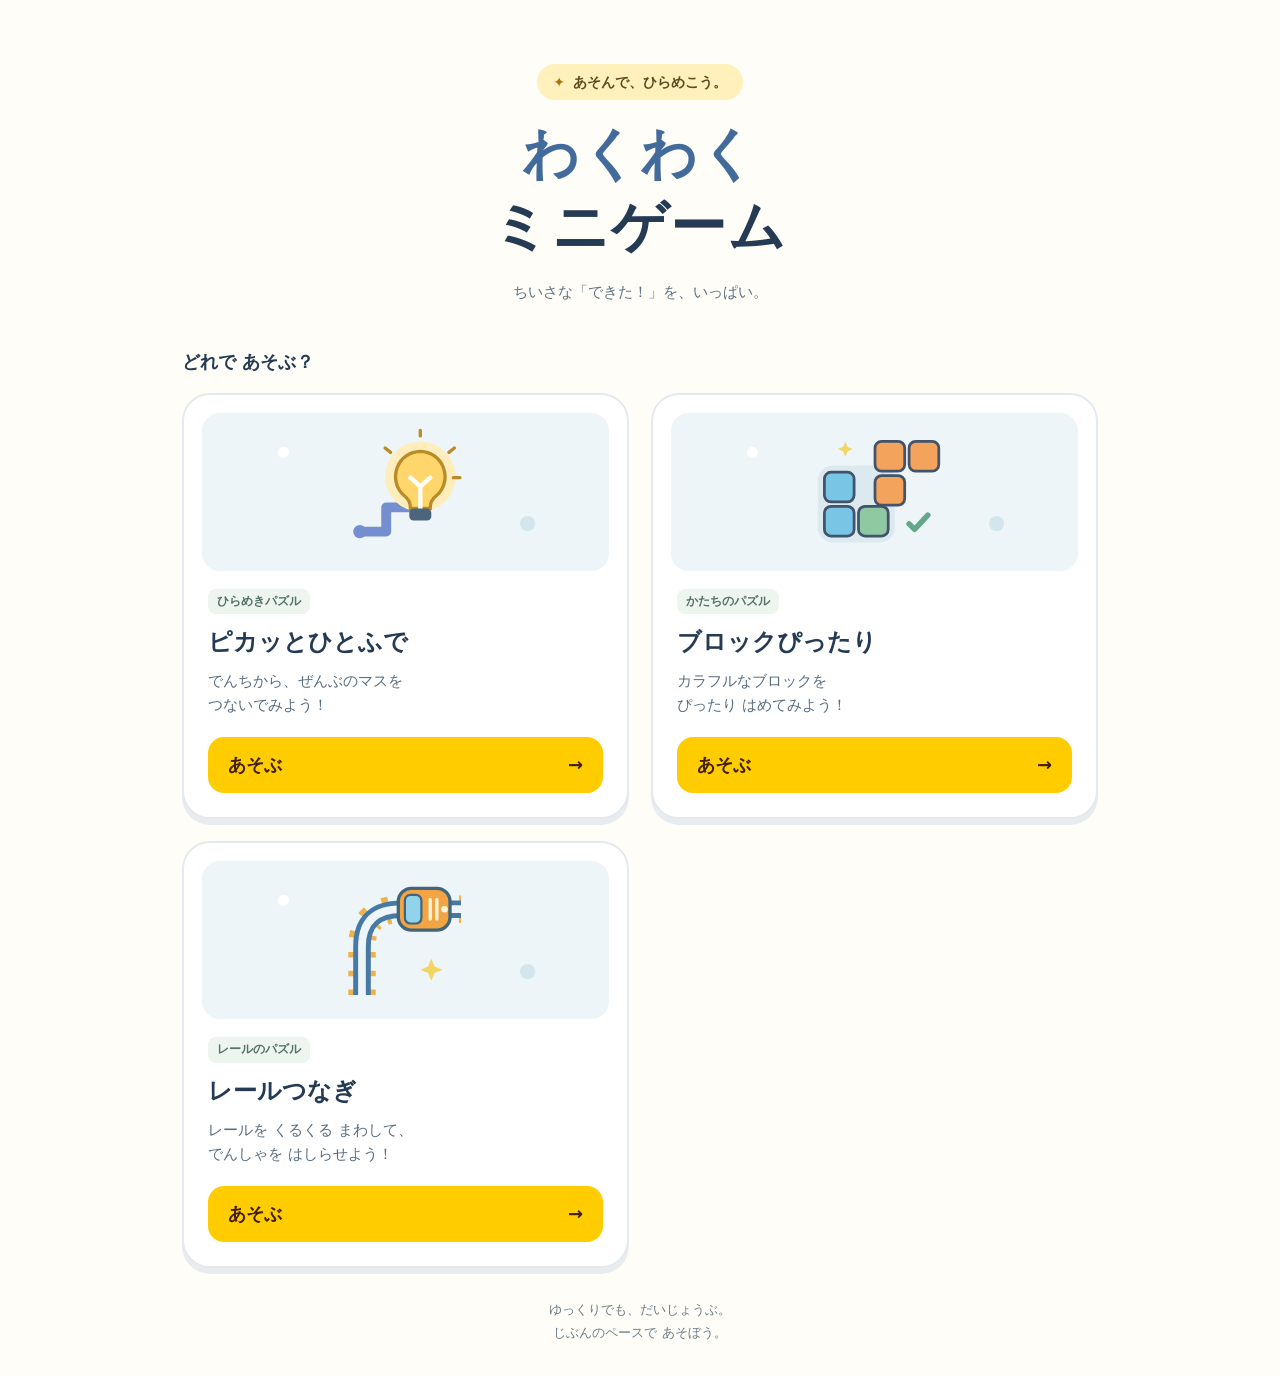
==== commit a6dbd82d: "Add Rail Connect puzzle and document existing touch regression" ====
--- a/index.html
+++ b/index.html
@@ -4,7 +4,7 @@
   <meta charset="utf-8">
   <meta name="viewport" content="width=device-width, initial-scale=1, viewport-fit=cover">
   <meta name="theme-color" content="#edf6fc">
-  <meta name="description" content="子どもと遊べる、シンプルなミニゲーム。一筆書きとブロックのパズル。">
+  <meta name="description" content="子どもと遊べる、シンプルなミニゲーム。一筆書き・ブロック・レールのパズル。">
   <meta name="apple-mobile-web-app-capable" content="yes">
   <meta name="apple-mobile-web-app-title" content="わくわく">
   <title>わくわくミニゲーム</title>
@@ -63,6 +63,26 @@
           <span class="play-label">あそぶ <span aria-hidden="true">→</span></span>
         </span>
       </a>
+      <a class="game-card" href="./games/rail-connect/difficulty.html">
+        <span class="game-art" aria-hidden="true">
+          <svg viewBox="0 0 120 120" fill="none">
+            <path d="M20 110V66Q20 32 56 32H110" stroke="#edb24c" stroke-width="25" stroke-dasharray="5 12"/>
+            <path d="M20 110V66Q20 32 56 32H110" stroke="#467aa4" stroke-width="16"/>
+            <path d="M20 110V66Q20 32 56 32H110" stroke="#edf5f8" stroke-width="7"/>
+            <rect x="53" y="13" width="47" height="38" rx="12" fill="#f5a444" stroke="#41667c" stroke-width="3"/>
+            <rect x="59" y="19" width="15" height="26" rx="5" fill="#91d3eb" stroke="#41667c" stroke-width="2"/>
+            <path d="M82 23v18M88 23v18" stroke="#fff6d7" stroke-width="3" stroke-linecap="round"/>
+            <circle cx="95" cy="32" r="3" fill="#fff6d7"/>
+            <path d="m83 77 3 7 7 3-7 3-3 7-3-7-7-3 7-3Z" fill="#f4d463"/>
+          </svg>
+        </span>
+        <span class="game-copy">
+          <span class="game-tag">レールのパズル</span>
+          <span class="game-title">レールつなぎ</span>
+          <span class="game-description">レールを くるくる まわして、<br>でんしゃを はしらせよう！</span>
+          <span class="play-label">あそぶ <span aria-hidden="true">→</span></span>
+        </span>
+      </a>
     </div>
     <p class="home-note">ゆっくりでも、だいじょうぶ。<br>じぶんのペースで あそぼう。</p>
   </main>
--- a/style.css
+++ b/style.css
@@ -54,3 +54,90 @@
 .noscript { text-align: center; padding: 16px; }
 @media (min-width: 680px) { .home { padding-top: 48px; } .home-heading { padding-bottom: 44px; } }
 @media (prefers-reduced-motion: reduce) { *, *::before, *::after { animation: none !important; transition: none !important; } }
+
+/* Both games: keep the existing reset action but show a readable label. */
+.game-header .toolbar h1 { flex: 1 1 auto; min-width: 0; }
+.game-header .toolbar .reset-button {
+  display: flex;
+  flex: 0 0 auto;
+  align-items: center;
+  justify-content: center;
+  gap: 5px;
+  width: auto;
+  min-width: 108px;
+  height: 52px;
+  padding: 0 10px;
+  border: 2px solid #cbdce8;
+  border-radius: 16px;
+  background: #fff;
+  color: var(--blue);
+  font-size: clamp(.75rem, 3.3vw, .875rem);
+  font-weight: 800;
+  line-height: 1;
+  white-space: nowrap;
+}
+.game-header .toolbar .reset-button svg { flex: 0 0 auto; width: 19px; height: 19px; }
+.game-header .toolbar .reset-button:active { background: #e6f1fa; }
+@media (max-width: 360px) {
+  .game-header .toolbar .reset-button { min-width: 100px; gap: 3px; padding: 0 8px; }
+}
+
+/* Ten-question sets: shared between the two mini-games. */
+.set-progress {
+  display: grid;
+  grid-template-columns: repeat(10, minmax(0, 1fr));
+  gap: 4px;
+  width: min(85%, 340px);
+  margin: 10px auto 2px;
+}
+.set-progress-step { height: 11px; border-radius: 5px; background: #dbe3ea; }
+.set-progress-step.is-done { background: #e9ac37; }
+.set-complete[hidden] { display: none !important; }
+.set-complete {
+  position: fixed;
+  inset: 0;
+  z-index: 100;
+  display: grid;
+  place-items: center;
+  padding: max(20px, env(safe-area-inset-top)) 18px max(20px, env(safe-area-inset-bottom));
+  background: rgb(39 60 79 / .57);
+}
+.set-complete-card {
+  width: min(100%, 380px);
+  max-height: 100%;
+  overflow-y: auto;
+  border-radius: 28px;
+  border: 3px solid #f0d68e;
+  padding: 26px 20px 24px;
+  text-align: center;
+  background: #fffaf0;
+  box-shadow: 0 12px 40px rgb(17 34 51 / .22);
+}
+.set-complete-trophy { font-size: 3.25rem; line-height: 1.3; }
+.set-complete-card h2 { font-size: clamp(1.55rem, 6.5vw, 2rem); margin: 10px 0 4px; }
+.set-complete-card p { font-size: 1.1rem; font-weight: 700; margin-bottom: 24px; }
+.set-again {
+  display: block;
+  width: 100%;
+  min-height: 60px;
+  border: 3px solid #995000;
+  border-radius: 18px;
+  background: #ffcc00;
+  color: #402000;
+  font-size: clamp(1rem, 4.6vw, 1.2rem);
+  font-weight: 800;
+  cursor: pointer;
+  box-shadow: 0 4px 0 #995000;
+}
+.set-again:active { background: #ffb300; box-shadow: 0 1px 0 #995000; }
+.set-home {
+  display: inline-flex;
+  justify-content: center;
+  align-items: center;
+  margin-top: 17px;
+  min-height: 48px;
+  font-weight: 800;
+  color: #315778;
+  text-decoration: underline;
+  text-underline-offset: 4px;
+}
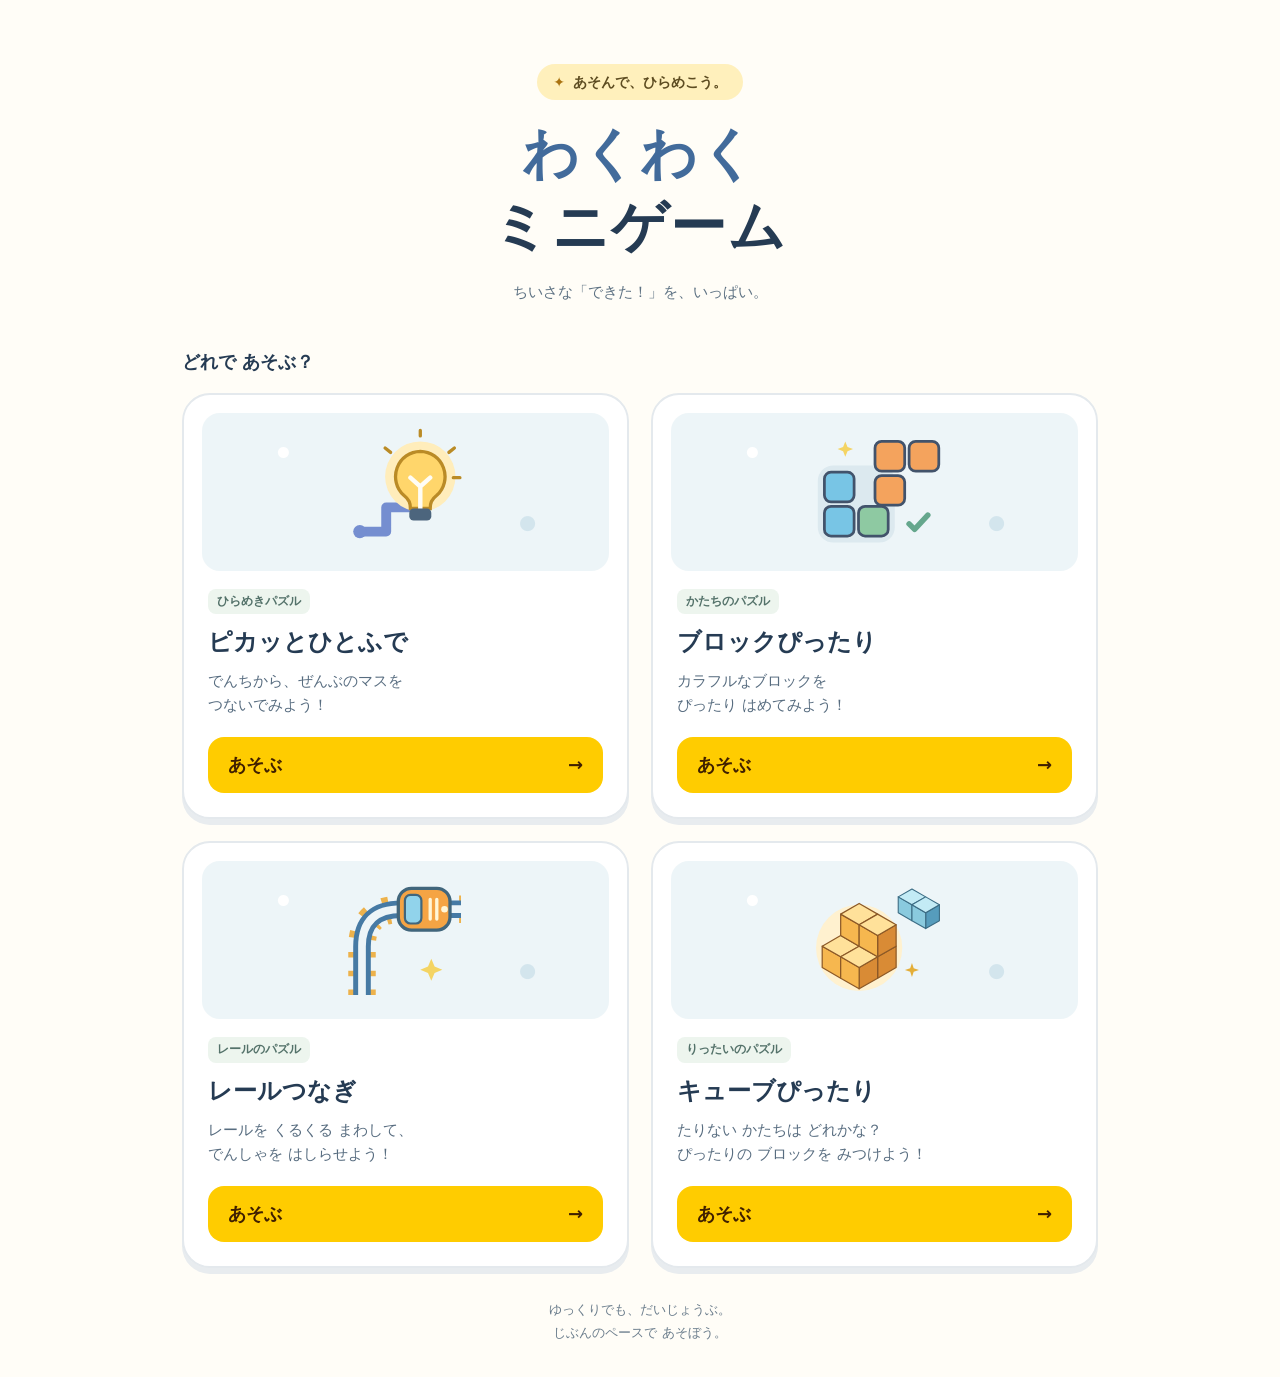
==== commit eba79eb8: "Add Cube Fit voxel puzzle with unique visible choices" ====
--- a/index.html
+++ b/index.html
@@ -4,7 +4,7 @@
   <meta charset="utf-8">
   <meta name="viewport" content="width=device-width, initial-scale=1, viewport-fit=cover">
   <meta name="theme-color" content="#edf6fc">
-  <meta name="description" content="子どもと遊べる、シンプルなミニゲーム。一筆書き・ブロック・レールのパズル。">
+  <meta name="description" content="子どもと遊べる、シンプルなミニゲーム。一筆書き・ブロック・レール・立体のパズル。">
   <meta name="apple-mobile-web-app-capable" content="yes">
   <meta name="apple-mobile-web-app-title" content="わくわく">
   <title>わくわくミニゲーム</title>
@@ -83,6 +83,15 @@
           <span class="play-label">あそぶ <span aria-hidden="true">→</span></span>
         </span>
       </a>
+      <a class="game-card" href="./games/cube-fit/difficulty.html">
+        <span class="game-art" aria-hidden="true"><svg viewBox="0 0 150 140" fill="none"><circle cx="57" cy="79" r="49" fill="#fff1cf"/><g transform="translate(57 77) scale(.7)" stroke="#8c5927" stroke-width="2" stroke-linejoin="round"><polygon points="60.00,34.64 30.00,51.96 30.00,17.32 60.00,0.00" fill="#d98b35"/><polygon points="-60.00,34.64 -60.00,0.00 -30.00,17.32 -30.00,51.96" fill="#f6b74f"/><polygon points="-30.00,-17.32 0.00,0.00 -30.00,17.32 -60.00,0.00" fill="#ffe19a"/><polygon points="-30.00,-17.32 -30.00,-51.96 0.00,-34.64 0.00,0.00" fill="#f6b74f"/><polygon points="0.00,-69.28 30.00,-51.96 0.00,-34.64 -30.00,-51.96" fill="#ffe19a"/><polygon points="30.00,51.96 0.00,69.28 0.00,34.64 30.00,17.32" fill="#d98b35"/><polygon points="-30.00,51.96 -30.00,17.32 0.00,34.64 0.00,69.28" fill="#f6b74f"/><polygon points="0.00,0.00 30.00,17.32 0.00,34.64 -30.00,17.32" fill="#ffe19a"/><polygon points="60.00,0.00 30.00,17.32 30.00,-17.32 60.00,-34.64" fill="#d98b35"/><polygon points="0.00,0.00 0.00,-34.64 30.00,-17.32 30.00,17.32" fill="#f6b74f"/><polygon points="30.00,-51.96 60.00,-34.64 30.00,-17.32 0.00,-34.64" fill="#ffe19a"/></g><g transform="translate(117 30) scale(.52)" stroke="#3b6c84" stroke-width="2.4" stroke-linejoin="round"><polygon points="-30.00,17.32 -30.00,-17.32 0.00,0.00 0.00,34.64" fill="#8acade"/><polygon points="0.00,-34.64 30.00,-17.32 0.00,0.00 -30.00,-17.32" fill="#c3ebf5"/><polygon points="60.00,34.64 30.00,51.96 30.00,17.32 60.00,0.00" fill="#569cbc"/><polygon points="0.00,34.64 0.00,0.00 30.00,17.32 30.00,51.96" fill="#8acade"/><polygon points="30.00,-17.32 60.00,0.00 30.00,17.32 0.00,0.00" fill="#c3ebf5"/></g><path d="m117 96 2 6 6 2-6 2-2 6-2-6-6-2 6-2Z" fill="#e4ae38"/></svg></span>
+        <span class="game-copy">
+          <span class="game-tag">りったいのパズル</span>
+          <span class="game-title">キューブぴったり</span>
+          <span class="game-description">たりない かたちは どれかな？<br>ぴったりの ブロックを <span style="white-space: nowrap">みつけよう！</span></span>
+          <span class="play-label">あそぶ <span aria-hidden="true">→</span></span>
+        </span>
+      </a>
     </div>
     <p class="home-note">ゆっくりでも、だいじょうぶ。<br>じぶんのペースで あそぼう。</p>
   </main>
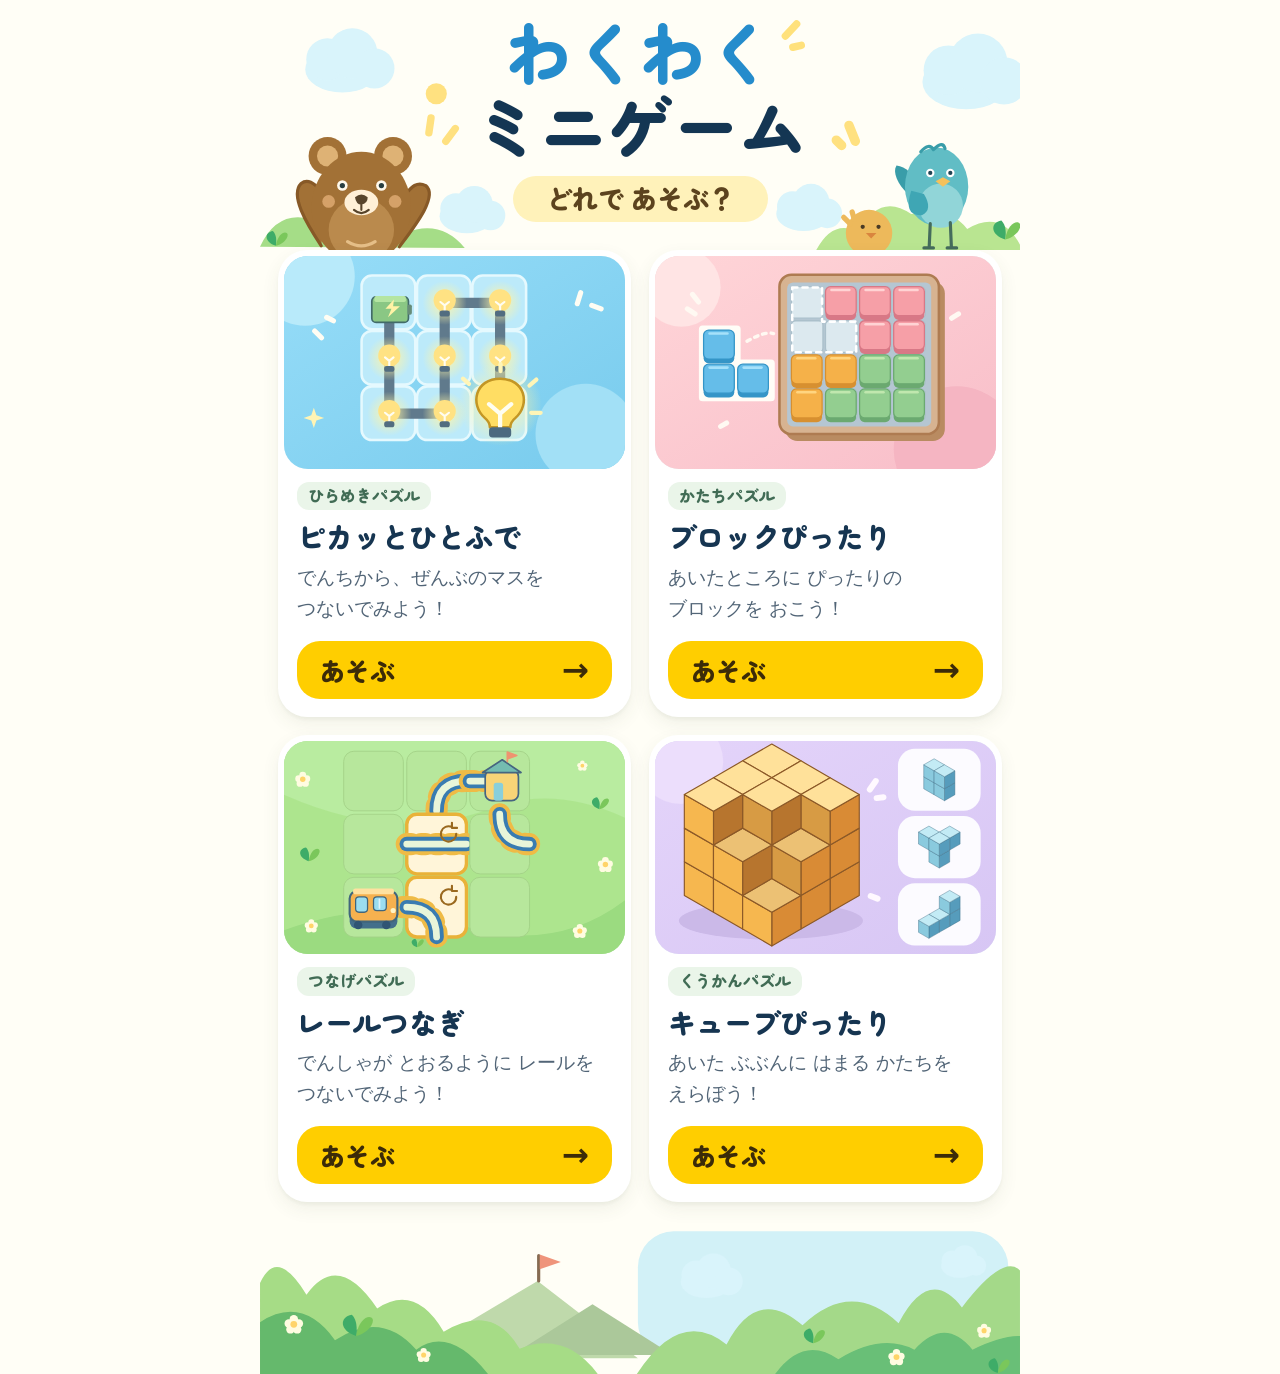
==== commit 7ba3b75e: "Redesign home with illustrated two-column game catalog" ====
--- a/index.html
+++ b/index.html
@@ -3,98 +3,32 @@
 <head>
   <meta charset="utf-8">
   <meta name="viewport" content="width=device-width, initial-scale=1, viewport-fit=cover">
-  <meta name="theme-color" content="#edf6fc">
-  <meta name="description" content="子どもと遊べる、シンプルなミニゲーム。一筆書き・ブロック・レール・立体のパズル。">
+  <meta name="theme-color" content="#fffef6">
+  <meta name="description" content="わくわく、ひらめく。子どもと遊べる一筆書き・ブロック・レール・立体のミニゲーム。">
   <meta name="apple-mobile-web-app-capable" content="yes">
   <meta name="apple-mobile-web-app-title" content="わくわく">
   <title>わくわくミニゲーム</title>
   <link rel="manifest" href="./manifest.json">
   <link rel="icon" type="image/png" href="./icons/icon-192.png">
   <link rel="apple-touch-icon" href="./icons/icon-192.png">
+  <link rel="preload" href="./assets/fonts/wakuwaku-round.woff" as="font" type="font/woff" crossorigin>
   <link rel="stylesheet" href="./style.css">
+  <link rel="stylesheet" href="./home.css">
   <script src="./app.js" defer></script>
+  <script src="./home.js" defer></script>
 </head>
-<body>
+<body class="home-page">
   <main class="home">
     <header class="home-heading">
-      <p class="eyebrow"><span aria-hidden="true">✦</span> あそんで、ひらめこう。</p>
-      <h1><span>わくわく</span>ミニゲーム</h1>
-      <p>ちいさな「できた！」を、いっぱい。</p>
+      <img class="home-friends" src="./assets/home/friends.svg" width="720" height="250" alt="" aria-hidden="true">
+      <h1><span class="title-waku">わくわく<svg class="title-spark" viewBox="0 0 30 38" aria-hidden="true"><path d="m9 18 12-13M17 30l9-2" fill="none" stroke="#ffe17b" stroke-width="8" stroke-linecap="round"/></svg></span><span>ミニゲーム</span></h1>
+      <h2 class="section-title" id="choose-title">どれで あそぶ？</h2>
     </header>
-    <h2 class="section-title">どれで あそぶ？</h2>
-    <div class="games" aria-label="ゲームをえらぶ">
-      <a class="game-card" href="./games/hitofude/difficulty.html">
-        <span class="game-art" aria-hidden="true">
-          <svg viewBox="0 0 120 120" fill="none">
-            <path d="M18 96H42V74H65" stroke="#758ed0" stroke-width="9" stroke-linecap="round" stroke-linejoin="round"/>
-            <circle cx="18" cy="96" r="6" fill="#758ed0"/>
-            <circle cx="73" cy="46" r="32" fill="#ffedbb"/>
-            <path d="M73 23a23 23 0 0 0-15 40c5 4 6 7 6 12h18c0-5 1-8 6-12a23 23 0 0 0-15-40Z" fill="#ffd66b" stroke="#ba8b26" stroke-width="3"/>
-            <path d="m64 47 9 8 9-8M73 55v20" stroke="#fffdf5" stroke-width="4" stroke-linecap="round" stroke-linejoin="round"/>
-            <rect x="63" y="75" width="20" height="11" rx="4" fill="#4c657d"/>
-            <path d="M73 9V4M99 24l5-4M103 47h6M46 24l-5-4" stroke="#ba8b26" stroke-width="3" stroke-linecap="round"/>
-          </svg>
-        </span>
-        <span class="game-copy">
-          <span class="game-tag">ひらめきパズル</span>
-          <span class="game-title">ピカッとひとふで</span>
-          <span class="game-description">でんちから、ぜんぶのマスを<br>つないでみよう！</span>
-          <span class="play-label">あそぶ <span aria-hidden="true">→</span></span>
-        </span>
-      </a>
-      <a class="game-card" href="./games/block-fit/difficulty.html">
-        <span class="game-art" aria-hidden="true">
-          <svg viewBox="0 0 120 120" fill="none">
-            <rect x="8" y="36" width="70" height="70" rx="14" fill="#dce9ef"/>
-            <g stroke="#42536b" stroke-width="2.5">
-              <rect x="14" y="42" width="27" height="27" rx="6" fill="#78c5e5"/><rect x="14" y="73" width="27" height="27" rx="6" fill="#78c5e5"/>
-              <rect x="45" y="73" width="27" height="27" rx="6" fill="#8ec9a2"/>
-              <rect x="60" y="14" width="27" height="27" rx="6" fill="#f4a35d"/><rect x="91" y="14" width="27" height="27" rx="6" fill="#f4a35d"/>
-              <rect x="60" y="45" width="27" height="27" rx="6" fill="#f4a35d"/>
-            </g>
-            <path d="m91 89 5 5 12-13" stroke="#65a78d" stroke-width="5" stroke-linecap="round" stroke-linejoin="round"/>
-            <path d="m33 14 2 5 5 2-5 2-2 5-2-5-5-2 5-2Z" fill="#f4d463"/>
-          </svg>
-        </span>
-        <span class="game-copy">
-          <span class="game-tag">かたちのパズル</span>
-          <span class="game-title">ブロックぴったり</span>
-          <span class="game-description">カラフルなブロックを<br>ぴったり はめてみよう！</span>
-          <span class="play-label">あそぶ <span aria-hidden="true">→</span></span>
-        </span>
-      </a>
-      <a class="game-card" href="./games/rail-connect/difficulty.html">
-        <span class="game-art" aria-hidden="true">
-          <svg viewBox="0 0 120 120" fill="none">
-            <path d="M20 110V66Q20 32 56 32H110" stroke="#edb24c" stroke-width="25" stroke-dasharray="5 12"/>
-            <path d="M20 110V66Q20 32 56 32H110" stroke="#467aa4" stroke-width="16"/>
-            <path d="M20 110V66Q20 32 56 32H110" stroke="#edf5f8" stroke-width="7"/>
-            <rect x="53" y="13" width="47" height="38" rx="12" fill="#f5a444" stroke="#41667c" stroke-width="3"/>
-            <rect x="59" y="19" width="15" height="26" rx="5" fill="#91d3eb" stroke="#41667c" stroke-width="2"/>
-            <path d="M82 23v18M88 23v18" stroke="#fff6d7" stroke-width="3" stroke-linecap="round"/>
-            <circle cx="95" cy="32" r="3" fill="#fff6d7"/>
-            <path d="m83 77 3 7 7 3-7 3-3 7-3-7-7-3 7-3Z" fill="#f4d463"/>
-          </svg>
-        </span>
-        <span class="game-copy">
-          <span class="game-tag">レールのパズル</span>
-          <span class="game-title">レールつなぎ</span>
-          <span class="game-description">レールを くるくる まわして、<br>でんしゃを はしらせよう！</span>
-          <span class="play-label">あそぶ <span aria-hidden="true">→</span></span>
-        </span>
-      </a>
-      <a class="game-card" href="./games/cube-fit/difficulty.html">
-        <span class="game-art" aria-hidden="true"><svg viewBox="0 0 150 140" fill="none"><circle cx="57" cy="79" r="49" fill="#fff1cf"/><g transform="translate(57 77) scale(.7)" stroke="#8c5927" stroke-width="2" stroke-linejoin="round"><polygon points="60.00,34.64 30.00,51.96 30.00,17.32 60.00,0.00" fill="#d98b35"/><polygon points="-60.00,34.64 -60.00,0.00 -30.00,17.32 -30.00,51.96" fill="#f6b74f"/><polygon points="-30.00,-17.32 0.00,0.00 -30.00,17.32 -60.00,0.00" fill="#ffe19a"/><polygon points="-30.00,-17.32 -30.00,-51.96 0.00,-34.64 0.00,0.00" fill="#f6b74f"/><polygon points="0.00,-69.28 30.00,-51.96 0.00,-34.64 -30.00,-51.96" fill="#ffe19a"/><polygon points="30.00,51.96 0.00,69.28 0.00,34.64 30.00,17.32" fill="#d98b35"/><polygon points="-30.00,51.96 -30.00,17.32 0.00,34.64 0.00,69.28" fill="#f6b74f"/><polygon points="0.00,0.00 30.00,17.32 0.00,34.64 -30.00,17.32" fill="#ffe19a"/><polygon points="60.00,0.00 30.00,17.32 30.00,-17.32 60.00,-34.64" fill="#d98b35"/><polygon points="0.00,0.00 0.00,-34.64 30.00,-17.32 30.00,17.32" fill="#f6b74f"/><polygon points="30.00,-51.96 60.00,-34.64 30.00,-17.32 0.00,-34.64" fill="#ffe19a"/></g><g transform="translate(117 30) scale(.52)" stroke="#3b6c84" stroke-width="2.4" stroke-linejoin="round"><polygon points="-30.00,17.32 -30.00,-17.32 0.00,0.00 0.00,34.64" fill="#8acade"/><polygon points="0.00,-34.64 30.00,-17.32 0.00,0.00 -30.00,-17.32" fill="#c3ebf5"/><polygon points="60.00,34.64 30.00,51.96 30.00,17.32 60.00,0.00" fill="#569cbc"/><polygon points="0.00,34.64 0.00,0.00 30.00,17.32 30.00,51.96" fill="#8acade"/><polygon points="30.00,-17.32 60.00,0.00 30.00,17.32 0.00,0.00" fill="#c3ebf5"/></g><path d="m117 96 2 6 6 2-6 2-2 6-2-6-6-2 6-2Z" fill="#e4ae38"/></svg></span>
-        <span class="game-copy">
-          <span class="game-tag">りったいのパズル</span>
-          <span class="game-title">キューブぴったり</span>
-          <span class="game-description">たりない かたちは どれかな？<br>ぴったりの ブロックを <span style="white-space: nowrap">みつけよう！</span></span>
-          <span class="play-label">あそぶ <span aria-hidden="true">→</span></span>
-        </span>
-      </a>
-    </div>
-    <p class="home-note">ゆっくりでも、だいじょうぶ。<br>じぶんのペースで あそぼう。</p>
+    <div class="games" id="games" aria-labelledby="choose-title"></div>
+    <noscript><p class="noscript">ゲームで遊ぶにはJavaScriptを有効にしてください。</p></noscript>
+    <footer class="home-landscape" aria-hidden="true">
+      <img src="./assets/home/meadow.svg" width="720" height="140" alt="">
+    </footer>
   </main>
-  <noscript><p class="noscript">ゲームで遊ぶにはJavaScriptを有効にしてください。</p></noscript>
 </body>
 </html>
--- a/style.css
+++ b/style.css
@@ -141,3 +141,41 @@
   text-decoration: underline;
   text-underline-offset: 4px;
 }
+
+/* Kid-friendly rules card shown before each game starts. */
+.howto-active { overflow: hidden; }
+.howto-help {
+  display: grid; place-items: center; flex: 0 0 42px;
+  width: 42px; height: 42px; padding: 0; border: 2px solid #bfdaea;
+  border-radius: 50%; background: #fff; color: #345b7c;
+  font-size: 1.4rem; font-weight: 900; cursor: pointer;
+}
+.howto-overlay[hidden] { display: none !important; }
+.howto-overlay {
+  position: fixed; inset: 0; z-index: 150;
+  display: grid; place-items: center; padding: 16px;
+  background: rgb(37 59 83 / .62);
+}
+.howto-card {
+  width: min(100%, 420px); max-height: calc(100dvh - 32px); overflow-y: auto;
+  padding: 19px 18px 22px; border-radius: 25px;
+  border: 3px solid #f0d68e; background: #fffaf0;
+  text-align: center; box-shadow: 0 16px 45px rgb(21 35 51 / .28);
+}
+.howto-hero { font-size: 3.1rem; line-height: 1.2; }
+.howto-kicker { margin: 4px 0; color: #577591; font-weight: 800; }
+.howto-card h2 { margin: 0 0 12px; font-size: clamp(1.3rem, 5vw, 1.8rem); }
+.howto-steps { list-style: none; margin: 0 0 16px; padding: 0; text-align: left; }
+.howto-step {
+  display: flex; align-items: center; gap: 12px; min-height: 56px;
+  padding: 8px 6px; border-bottom: 1px solid #e9e7df;
+  font-size: clamp(.95rem, 4vw, 1.1rem); font-weight: 700;
+}
+.howto-step-icon { display: grid; place-items: center; flex: 0 0 55px; min-width: 55px; font-size: 1.65rem; text-align: center; }
+.howto-start {
+  width: 100%; min-height: 60px; padding: 10px;
+  border-radius: 18px; border: 3px solid #995000; color: #402000;
+  background: #ffcc00; font-size: 1.35rem; font-weight: 800;
+  cursor: pointer; box-shadow: 0 4px 0 #995000;
+}
+.howto-start:active { background: #ffb300; box-shadow: 0 1px 0 #995000; }
--- a/home.css
+++ b/home.css
@@ -0,0 +1,90 @@
+/* Home only: not loaded by the game/difficulty screens. */
+@font-face {
+  font-family: "Wakuwaku Round";
+  src: url("./assets/fonts/wakuwaku-round.woff") format("woff");
+  font-weight: 700 900;
+  font-style: normal;
+  font-display: swap;
+}
+.home-page { background: #fffef6; color: #163551; }
+.home-page .home { max-width: 760px; padding: 0 18px; margin: 0 auto; }
+.home-page .home-heading {
+  position: relative; isolation: isolate; height: 250px; padding: 14px 0 0;
+  text-align: center; margin: 0 -18px;
+}
+.home-friends { position: absolute; bottom: 0; left: 0; width: 100%; height: auto; z-index: -1; pointer-events: none; }
+.home-page .home-heading h1 {
+  font-family: "Wakuwaku Round", "Hiragino Maru Gothic ProN", "Yu Gothic", system-ui, sans-serif;
+  font-size: clamp(40px, 8.8vw, 66px); font-weight: 900; letter-spacing: .015em;
+  line-height: 1.12; margin: 0; color: #143653;
+}
+.home-page .home-heading h1 span { display: block; color: inherit; }
+.home-page .home-heading h1 .title-waku { color: #258ccc; position: relative; width: fit-content; margin: 0 auto; }
+.title-spark { position: absolute; right: -31px; top: 5px; width: 28px; height: 36px; }
+.description-phrase { display: inline-block; max-width: 100%; vertical-align: top; }
+.home-page .section-title {
+  display: inline-block; position: relative; margin: 14px 0 0; padding: 4px 33px 6px;
+  border-radius: 50px; background: #fff2ba; color: #5c431e;
+  font: 700 clamp(18px, 3.5vw, 26px)/1.4 "Wakuwaku Round", "Hiragino Maru Gothic ProN", system-ui, sans-serif;
+}
+.home-page .games { grid-template-columns: repeat(2, minmax(0, 1fr)); gap: 18px; position: relative; }
+.home-page .game-card {
+  min-width: 0; padding: 6px; border: 0; border-radius: 29px; background: #fff;
+  box-shadow: 0 3px 3px rgb(62 76 58 / .04), 0 7px 18px rgb(62 76 58 / .075);
+  transition: transform .15s ease, box-shadow .15s ease;
+}
+.home-page .game-card:active { transform: translateY(2px); box-shadow: 0 2px 7px rgb(62 76 58 / .12); }
+@media (hover: hover) { .home-page .game-card:hover { transform: translateY(-3px); box-shadow: 0 9px 24px rgb(62 76 58 / .14); } }
+.home-page .game-card:focus-visible { outline: 3px solid #1682c1; outline-offset: 4px; }
+.home-page .game-art {
+  display: grid; place-items: center; position: relative; aspect-ratio: 8 / 5;
+  min-height: 0; width: 100%; border-radius: 24px; overflow: hidden; background: #e3f2f4;
+}
+.game-art img { display: block; width: 100%; height: 100%; object-fit: contain; }
+.game-art img[hidden] { display: none; }
+.art-fallback { padding: 12px; text-align: center; font-weight: 800; color: #315778; }
+.home-page .game-copy { flex: 1; padding: 13px 13px 12px; min-width: 0; }
+.home-page .game-tag {
+  border-radius: 12px; margin: 0 0 7px; padding: 2px 11px 3px; color: #416c55; background: #eaf5e9;
+  font: 700 clamp(11px, 2.15vw, 16px)/1.45 "Wakuwaku Round", system-ui, sans-serif;
+}
+.home-page .game-title {
+  font-family: "Wakuwaku Round", "Hiragino Maru Gothic ProN", "Yu Gothic", system-ui, sans-serif;
+  font-size: clamp(15px, 4vw, 28px); font-weight: 900; line-height: 1.4; margin: 0;
+  overflow-wrap: anywhere; word-break: normal; text-wrap: balance;
+}
+.home-page .game-description {
+  color: #526577; font-size: clamp(12px, 2.65vw, 19px); line-height: 1.65;
+  margin: 5px 0 17px; overflow-wrap: anywhere; flex: 1;
+}
+.home-page .play-label {
+  margin-top: auto; min-height: 58px; padding: 8px 23px; border-radius: 23px;
+  color: #3c2b08; background: #ffce00;
+  font: 900 clamp(18px, 3.5vw, 25px)/1.3 "Wakuwaku Round", "Hiragino Maru Gothic ProN", system-ui, sans-serif;
+}
+.play-arrow { font: 700 1.3em/1 system-ui, sans-serif; }
+.home-landscape { margin: 24px -18px 0; padding-bottom: env(safe-area-inset-bottom); line-height: 0; }
+.home-landscape img { display: block; width: 100%; height: auto; }
+@media (max-width: 600px) {
+  .home-page .home { padding: 0 12px; }
+  .home-page .home-heading { margin: 0 -12px; height: 191px; padding-top: 14px; }
+  .home-page .section-title { margin-top: 12px; padding: 4px 22px 6px; }
+  .home-page .games { gap: 12px; }
+  .home-page .game-card { border-radius: 20px; padding: 4px; }
+  .home-page .game-art { border-radius: 16px; }
+  .home-page .game-copy { padding: 9px 8px 9px; }
+  .home-page .game-tag { margin-bottom: 5px; padding: 2px 6px; border-radius: 8px; }
+  .home-page .game-description { margin: 5px 0 12px; font-size: 13px; }
+  .home-page .play-label { min-height: 46px; border-radius: 15px; padding: 7px 13px; }
+  .home-landscape { margin: 20px -12px 0; }
+}
+@media (max-width: 340px) {
+  .home-page .home { padding: 0 10px; }
+  .home-page .home-heading { margin: 0 -10px; height: 179px; }
+  .home-page .home-heading h1 { font-size: 38px; }
+  .home-page .games { gap: 10px; }
+  .home-page .game-copy { padding: 8px 6px; }
+  .home-page .game-description { font-size: 12px; }
+  .home-landscape { margin-left: -10px; margin-right: -10px; }
+}
+@media (prefers-reduced-motion: reduce) { .home-page .game-card { transition: none; } }
